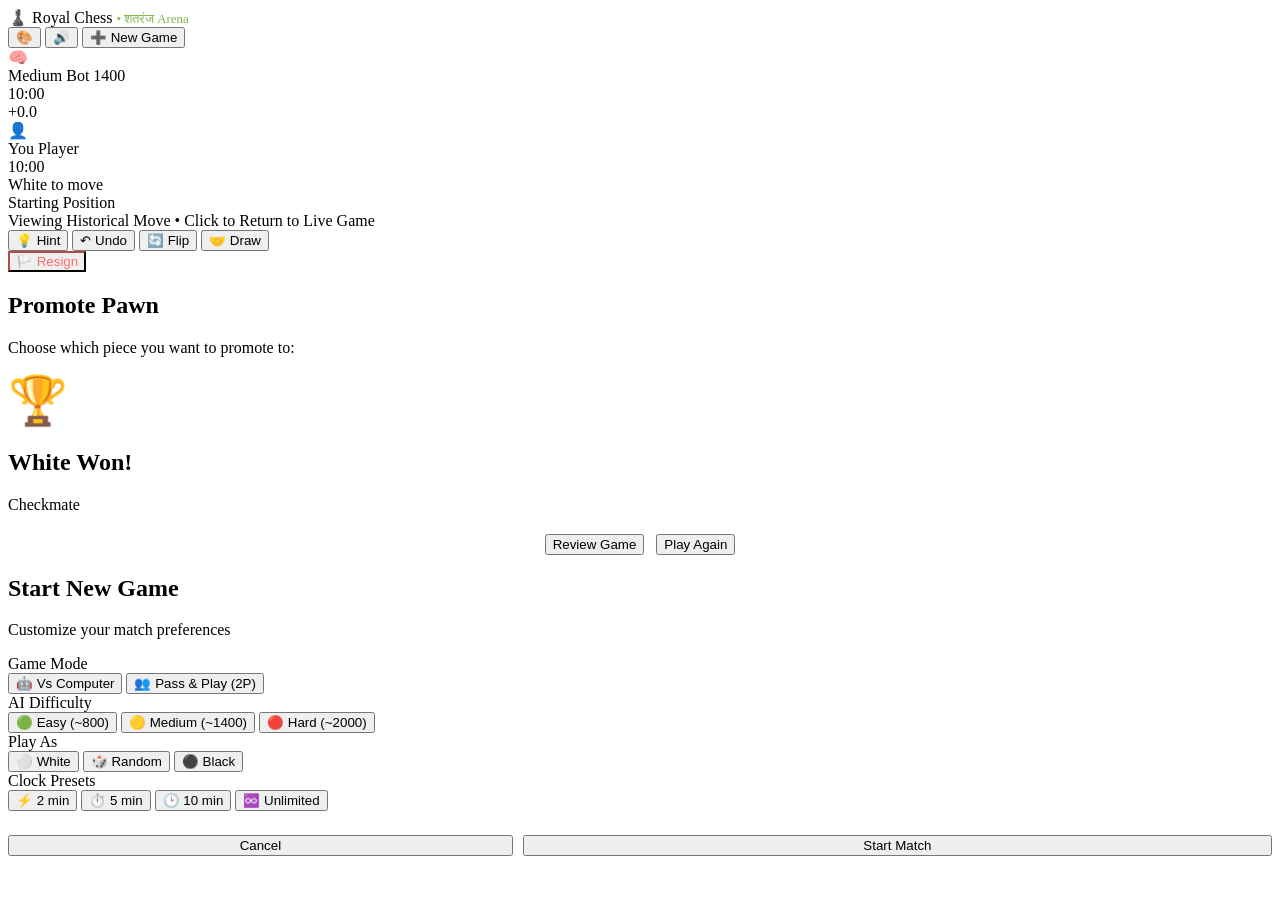
==== index.html @ 0cd8016d "Add files via upload" ====
<!DOCTYPE html>
<html lang="en">
<head>
    <meta charset="UTF-8">
    <meta name="viewport" content="width=device-width, initial-scale=1.0, maximum-scale=1.0, user-scalable=no">
    <title>Royal Chess • Grandmaster Arena (शतरंज)</title>
    <link rel="stylesheet" href="style.css">
</head>
<body>
    <!-- Top Navigation Bar -->
    <header class="navbar">
        <div class="brand">
            <span class="brand-icon">♟️</span>
            <span>Royal Chess <small style="font-size: 0.8rem; color: #81b64c; font-weight: normal;">• शतरंज Arena</small></span>
        </div>
        <div class="nav-controls">
            <button id="btn-theme" class="btn btn-secondary btn-icon" title="Change Board Theme">🎨</button>
            <button id="btn-sound" class="btn btn-secondary btn-icon" title="Toggle Sound">🔊</button>
            <button id="btn-new-game" class="btn btn-primary">➕ New Game</button>
        </div>
    </header>

    <!-- Main Game Wrapper -->
    <main class="main-wrapper">
        <!-- Chess Arena (Board + Clocks) -->
        <section class="arena-container">
            <!-- Opponent Bar -->
            <div id="player-bar-black" class="player-bar">
                <div class="player-info">
                    <div id="opponent-avatar" class="player-avatar">🧠</div>
                    <div class="player-details">
                        <div class="player-name">
                            <span id="opponent-name">Medium Bot</span>
                            <span id="opponent-rating" class="player-rating">1400</span>
                        </div>
                        <div class="captured-pieces">
                            <div id="black-captured"></div>
                            <span id="black-material" class="material-diff"></span>
                        </div>
                    </div>
                </div>
                <div id="black-clock" class="clock">10:00</div>
            </div>

            <!-- Board Row (Evaluation Bar + Board) -->
            <div class="board-row">
                <!-- Evaluation Bar -->
                <div class="eval-bar-container" title="Evaluation Score">
                    <div class="eval-score-text black-val" id="eval-black-val"></div>
                    <div class="eval-bar-fill" id="eval-bar-fill"></div>
                    <div class="eval-score-text white-val" id="eval-white-val">+0.0</div>
                </div>

                <!-- 8x8 Chessboard Grid -->
                <div id="chessboard" class="chessboard"></div>
            </div>

            <!-- Player Bar -->
            <div id="player-bar-white" class="player-bar active-turn">
                <div class="player-info">
                    <div class="player-avatar">👤</div>
                    <div class="player-details">
                        <div class="player-name">
                            <span>You</span>
                            <span class="player-rating">Player</span>
                        </div>
                        <div class="captured-pieces">
                            <div id="white-captured"></div>
                            <span id="white-material" class="material-diff"></span>
                        </div>
                    </div>
                </div>
                <div id="white-clock" class="clock">10:00</div>
            </div>
        </section>

        <!-- Right Control & Information Panel -->
        <aside class="panel-container">
            <!-- Game Status and Opening Header -->
            <div class="panel-header">
                <div class="game-status-badge">
                    <div id="status-indicator" class="status-indicator"></div>
                    <span id="status-text">White to move</span>
                </div>
                <div id="opening-name" class="opening-name">Starting Position</div>
            </div>

            <!-- Review Notice Banner (Click to jump to live) -->
            <div id="review-banner" class="review-banner">
                Viewing Historical Move • Click to Return to Live Game
            </div>

            <!-- Move History Notation Table -->
            <div class="history-container">
                <table class="moves-table">
                    <tbody id="moves-table-body">
                        <!-- Moves dynamically added here -->
                    </tbody>
                </table>
            </div>

            <!-- Quick Action Buttons -->
            <div class="panel-actions">
                <button id="btn-hint" class="btn btn-secondary" title="Get Best Move Hint">💡 Hint</button>
                <button id="btn-undo" class="btn btn-secondary" title="Undo Move">↶ Undo</button>
                <button id="btn-flip" class="btn btn-secondary" title="Flip Board">🔄 Flip</button>
                <button id="btn-draw" class="btn btn-secondary" title="Offer Draw">🤝 Draw</button>
            </div>

            <div class="panel-footer-actions">
                <button id="btn-resign" class="btn btn-secondary" style="color: #ff6b6b; border-color: #5a2828;">🏳️ Resign</button>
            </div>
        </aside>
    </main>

    <!-- Pawn Promotion Modal -->
    <div id="promo-modal" class="modal-overlay">
        <div class="modal-card">
            <h2 class="modal-title">Promote Pawn</h2>
            <p class="modal-subtitle">Choose which piece you want to promote to:</p>
            <div id="promo-choices" class="promotion-choices">
                <!-- Dynamically populated promo buttons -->
            </div>
        </div>
    </div>

    <!-- Game Over Modal -->
    <div id="gameover-modal" class="modal-overlay">
        <div class="modal-card">
            <div style="font-size: 3rem; margin-bottom: 12px;">🏆</div>
            <h2 id="gameover-title" class="modal-title">White Won!</h2>
            <p id="gameover-reason" class="modal-subtitle">Checkmate</p>
            <div style="display: flex; gap: 12px; justify-content: center; margin-top: 20px;">
                <button id="btn-review-game" class="btn btn-secondary">Review Game</button>
                <button id="btn-play-again" class="btn btn-primary">Play Again</button>
            </div>
        </div>
    </div>

    <!-- New Game Configuration Modal -->
    <div id="newgame-modal" class="modal-overlay">
        <div class="modal-card">
            <h2 class="modal-title">Start New Game</h2>
            <p class="modal-subtitle">Customize your match preferences</p>

            <!-- Mode -->
            <div class="form-group">
                <label class="form-label">Game Mode</label>
                <div id="group-mode" class="pill-group">
                    <button class="pill-btn active" data-val="ai">🤖 Vs Computer</button>
                    <button class="pill-btn" data-val="pass">👥 Pass & Play (2P)</button>
                </div>
            </div>

            <!-- Difficulty -->
            <div class="form-group">
                <label class="form-label">AI Difficulty</label>
                <div id="group-difficulty" class="pill-group">
                    <button class="pill-btn" data-val="1">🟢 Easy (~800)</button>
                    <button class="pill-btn active" data-val="2">🟡 Medium (~1400)</button>
                    <button class="pill-btn" data-val="3">🔴 Hard (~2000)</button>
                </div>
            </div>

            <!-- Play As Side -->
            <div class="form-group">
                <label class="form-label">Play As</label>
                <div id="group-side" class="pill-group">
                    <button class="pill-btn active" data-val="w">⚪ White</button>
                    <button class="pill-btn" data-val="random">🎲 Random</button>
                    <button class="pill-btn" data-val="b">⚫ Black</button>
                </div>
            </div>

            <!-- Clock Timer -->
            <div class="form-group">
                <label class="form-label">Clock Presets</label>
                <div id="group-time" class="pill-group">
                    <button class="pill-btn" data-val="120">⚡ 2 min</button>
                    <button class="pill-btn" data-val="300">⏱️ 5 min</button>
                    <button class="pill-btn active" data-val="600">🕒 10 min</button>
                    <button class="pill-btn" data-val="0">♾️ Unlimited</button>
                </div>
            </div>

            <!-- Modal Action Buttons -->
            <div style="display: flex; gap: 10px; margin-top: 24px;">
                <button id="btn-cancel-game" class="btn btn-secondary" style="flex: 1;">Cancel</button>
                <button id="btn-start-game" class="btn btn-primary" style="flex: 1.5;">Start Match</button>
            </div>
        </div>
    </div>

    <!-- Scripts -->
    <script src="chess.min.js"></script>
    <script src="audio.js"></script>
    <script src="engine.js"></script>
    <script src="game.js"></script>
</body>
</html>
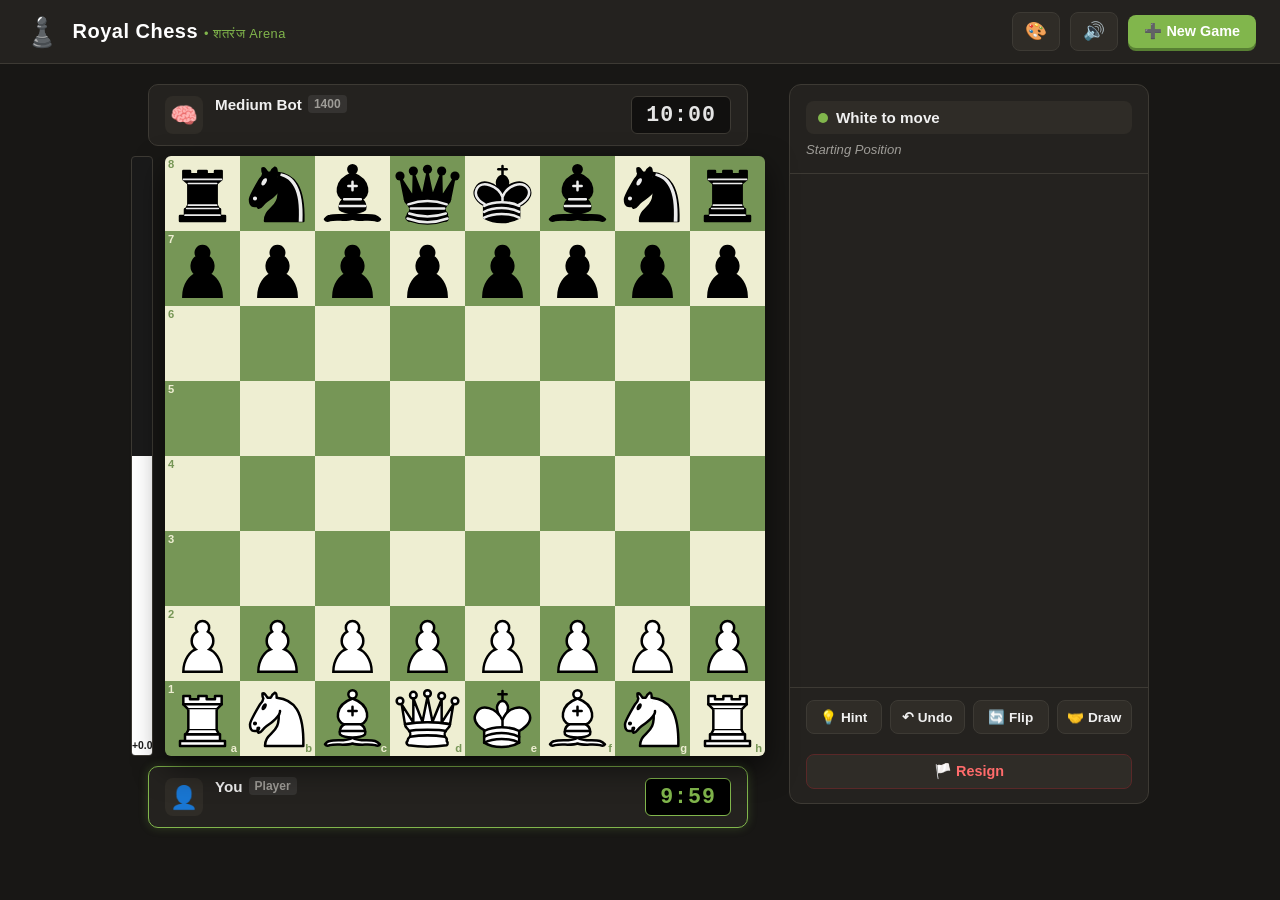
==== commit 6874f891: "Add files via upload" ====
--- a/index.html
+++ b/index.html
@@ -3,7 +3,14 @@
 <head>
     <meta charset="UTF-8">
     <meta name="viewport" content="width=device-width, initial-scale=1.0, maximum-scale=1.0, user-scalable=no">
-    <title>Royal Chess • Grandmaster Arena (शतरंज)</title>
+    <meta name="google-site-verification" content="VVUT97_6cfu4nPXzHtuY_3Tc9DftRYUXICSCyE2eb1g" />
+    <title>Royal Chess • Play Online Chess Game (शतरंज)</title>
+    <meta name="description" content="Play Royal Chess online for free! Challenge AI bots with multiple difficulty levels, play 2-player pass & play, live evaluation bar, clocks and realistic sound effects.">
+    <meta name="keywords" content="chess, royal chess, play chess online, chess game, free chess, chess vs computer, pramod chess">
+    <meta name="author" content="Pramod Nagdeve">
+    <meta property="og:title" content="Royal Chess • Play Online Chess Game">
+    <meta property="og:description" content="Play free chess online against Computer AI or friends with timer and realistic wooden sounds!">
+    <meta property="og:type" content="website">
     <link rel="stylesheet" href="style.css">
 </head>
 <body>
--- a/style.css
+++ b/style.css
@@ -0,0 +1,875 @@
+/* Modern Chess Gaming Platform Styles */
+:root {
+    --bg-main: #181715;
+    --bg-surface: #24221f;
+    --bg-surface-elevated: #2f2c27;
+    --bg-border: #3d3a34;
+    
+    --text-primary: #f0f0f0;
+    --text-secondary: #9e9c97;
+    --text-accent: #81b64c;
+
+    /* Emerald Theme (Default) */
+    --sq-light: #eeeed2;
+    --sq-dark: #769656;
+    --sq-selected: rgba(247, 247, 105, 0.7);
+    --sq-last-move: rgba(247, 247, 105, 0.45);
+    --sq-check: rgba(235, 60, 60, 0.8);
+    --sq-hint: rgba(45, 201, 235, 0.65);
+    
+    --board-size: min(78vh, 600px);
+}
+
+/* Theme variations */
+body[data-theme="wood"] {
+    --sq-light: #f0d9b5;
+    --sq-dark: #b58863;
+}
+body[data-theme="slate"] {
+    --sq-light: #dee3e6;
+    --sq-dark: #627b94;
+}
+body[data-theme="midnight"] {
+    --sq-light: #3e3b52;
+    --sq-dark: #201e2b;
+    --sq-selected: rgba(187, 134, 252, 0.6);
+    --sq-last-move: rgba(187, 134, 252, 0.35);
+}
+
+* {
+    box-sizing: border-box;
+    margin: 0;
+    padding: 0;
+    -webkit-tap-highlight-color: transparent;
+    user-select: none;
+}
+
+body {
+    font-family: -apple-system, BlinkMacSystemFont, "Segoe UI", Roboto, Helvetica, Arial, sans-serif;
+    background-color: var(--bg-main);
+    color: var(--text-primary);
+    min-height: 100vh;
+    display: flex;
+    flex-direction: column;
+    overflow-x: hidden;
+}
+
+/* Navbar */
+.navbar {
+    display: flex;
+    align-items: center;
+    justify-content: space-between;
+    padding: 12px 24px;
+    background: var(--bg-surface);
+    border-bottom: 1px solid var(--bg-border);
+    z-index: 100;
+}
+
+.brand {
+    display: flex;
+    align-items: center;
+    gap: 12px;
+    font-size: 1.25rem;
+    font-weight: 700;
+    letter-spacing: 0.5px;
+    color: #fff;
+}
+
+.brand-icon {
+    font-size: 1.8rem;
+    color: var(--text-accent);
+}
+
+.nav-controls {
+    display: flex;
+    align-items: center;
+    gap: 10px;
+}
+
+.btn {
+    display: inline-flex;
+    align-items: center;
+    gap: 6px;
+    padding: 8px 16px;
+    border-radius: 8px;
+    font-size: 0.9rem;
+    font-weight: 600;
+    border: none;
+    cursor: pointer;
+    transition: all 0.15s ease;
+}
+
+.btn-primary {
+    background: #81b64c;
+    color: #fff;
+    box-shadow: 0 3px 0 #588033;
+}
+.btn-primary:hover {
+    background: #90c855;
+    transform: translateY(-1px);
+}
+.btn-primary:active {
+    transform: translateY(2px);
+    box-shadow: none;
+}
+
+.btn-secondary {
+    background: var(--bg-surface-elevated);
+    color: var(--text-primary);
+    border: 1px solid var(--bg-border);
+}
+.btn-secondary:hover {
+    background: #383530;
+    border-color: #55524a;
+}
+
+.btn-icon {
+    padding: 8px 12px;
+    font-size: 1.1rem;
+}
+
+/* Main Layout */
+.main-wrapper {
+    flex: 1;
+    display: flex;
+    justify-content: center;
+    align-items: flex-start;
+    padding: 20px;
+    gap: 24px;
+    max-width: 1300px;
+    margin: 0 auto;
+    width: 100%;
+}
+
+/* Board Arena (Left Column) */
+.arena-container {
+    display: flex;
+    flex-direction: column;
+    align-items: center;
+    gap: 10px;
+}
+
+/* Player Bar */
+.player-bar {
+    width: var(--board-size);
+    display: flex;
+    align-items: center;
+    justify-content: space-between;
+    background: var(--bg-surface);
+    padding: 10px 16px;
+    border-radius: 10px;
+    border: 1px solid var(--bg-border);
+    transition: border-color 0.2s;
+}
+
+.player-bar.active-turn {
+    border-color: #81b64c;
+    box-shadow: 0 0 10px rgba(129, 182, 76, 0.25);
+}
+
+.player-info {
+    display: flex;
+    align-items: center;
+    gap: 12px;
+}
+
+.player-avatar {
+    width: 38px;
+    height: 38px;
+    border-radius: 8px;
+    background: var(--bg-surface-elevated);
+    display: flex;
+    align-items: center;
+    justify-content: center;
+    font-size: 1.4rem;
+}
+
+.player-details {
+    display: flex;
+    flex-direction: column;
+}
+
+.player-name {
+    font-size: 0.95rem;
+    font-weight: 600;
+    display: flex;
+    align-items: center;
+    gap: 6px;
+}
+
+.player-rating {
+    font-size: 0.75rem;
+    color: var(--text-secondary);
+    background: rgba(255,255,255,0.08);
+    padding: 2px 6px;
+    border-radius: 4px;
+}
+
+.captured-pieces {
+    display: flex;
+    align-items: center;
+    gap: 2px;
+    min-height: 20px;
+    margin-top: 2px;
+    font-size: 0.8rem;
+    color: var(--text-secondary);
+}
+
+.captured-pieces img {
+    width: 18px;
+    height: 18px;
+}
+
+.material-diff {
+    font-weight: 700;
+    font-size: 0.8rem;
+    margin-left: 4px;
+    color: #81b64c;
+}
+
+.clock {
+    font-family: "Courier New", Courier, monospace, monospace;
+    font-size: 1.35rem;
+    font-weight: 700;
+    background: #11100f;
+    padding: 6px 14px;
+    border-radius: 6px;
+    border: 1px solid var(--bg-border);
+    color: #e5e5e5;
+    letter-spacing: 1px;
+}
+
+.clock.active {
+    background: #000;
+    color: #81b64c;
+    border-color: #81b64c;
+}
+
+.clock.danger {
+    color: #ff5252;
+    border-color: #ff5252;
+    animation: pulseDanger 1s infinite;
+}
+
+@keyframes pulseDanger {
+    0%, 100% { opacity: 1; }
+    50% { opacity: 0.6; }
+}
+
+/* Board Row with Eval Bar */
+.board-row {
+    display: flex;
+    gap: 12px;
+    align-items: stretch;
+}
+
+/* Vertical Evaluation Bar */
+.eval-bar-container {
+    width: 22px;
+    height: var(--board-size);
+    background: #1a1a1a;
+    border-radius: 4px;
+    overflow: hidden;
+    display: flex;
+    flex-direction: column-reverse; /* White at bottom */
+    position: relative;
+    border: 1px solid var(--bg-border);
+}
+
+.eval-bar-fill {
+    width: 100%;
+    height: 50%; /* Default equal */
+    background: #ffffff;
+    transition: height 0.3s ease;
+}
+
+.eval-score-text {
+    position: absolute;
+    width: 100%;
+    text-align: center;
+    font-size: 0.65rem;
+    font-weight: bold;
+    z-index: 2;
+    pointer-events: none;
+}
+.eval-score-text.white-val {
+    bottom: 4px;
+    color: #1a1a1a;
+}
+.eval-score-text.black-val {
+    top: 4px;
+    color: #ffffff;
+}
+
+/* Chessboard */
+.chessboard {
+    width: var(--board-size);
+    height: var(--board-size);
+    display: grid;
+    grid-template-columns: repeat(8, 1fr);
+    grid-template-rows: repeat(8, 1fr);
+    border-radius: 6px;
+    overflow: hidden;
+    position: relative;
+    box-shadow: 0 12px 30px rgba(0, 0, 0, 0.6);
+    user-select: none;
+    touch-action: none;
+}
+
+.square {
+    position: relative;
+    display: flex;
+    align-items: center;
+    justify-content: center;
+    cursor: pointer;
+    font-size: 0;
+}
+
+.square.light {
+    background-color: var(--sq-light);
+}
+
+.square.dark {
+    background-color: var(--sq-dark);
+}
+
+/* Square Coordinates */
+.square .coord-file {
+    position: absolute;
+    bottom: 2px;
+    right: 3px;
+    font-size: 0.7rem;
+    font-weight: 700;
+    pointer-events: none;
+}
+.square .coord-rank {
+    position: absolute;
+    top: 2px;
+    left: 3px;
+    font-size: 0.7rem;
+    font-weight: 700;
+    pointer-events: none;
+}
+
+.square.light .coord-file,
+.square.light .coord-rank {
+    color: var(--sq-dark);
+}
+
+.square.dark .coord-file,
+.square.dark .coord-rank {
+    color: var(--sq-light);
+}
+
+/* Highlights */
+.square.selected {
+    background-color: var(--sq-selected) !important;
+}
+
+.square.last-move {
+    background-color: var(--sq-last-move) !important;
+}
+
+.square.in-check {
+    background-color: var(--sq-check) !important;
+    animation: pulseCheck 1s infinite alternate;
+}
+
+.square.hint-move {
+    background-color: var(--sq-hint) !important;
+    box-shadow: inset 0 0 10px #00ffff;
+}
+
+@keyframes pulseCheck {
+    from { box-shadow: inset 0 0 12px rgba(255, 0, 0, 0.8); }
+    to { box-shadow: inset 0 0 24px rgba(255, 0, 0, 1); }
+}
+
+/* Legal Move Dots / Rings */
+.square.legal-move::after {
+    content: "";
+    position: absolute;
+    width: 28%;
+    height: 28%;
+    background: rgba(0, 0, 0, 0.22);
+    border-radius: 50%;
+    pointer-events: none;
+    z-index: 5;
+}
+
+.square.legal-capture::after {
+    content: "";
+    position: absolute;
+    width: 84%;
+    height: 84%;
+    border: 7px solid rgba(0, 0, 0, 0.25);
+    border-radius: 50%;
+    box-sizing: border-box;
+    pointer-events: none;
+    z-index: 5;
+}
+
+/* Piece Image */
+.piece {
+    width: 100%;
+    height: 100%;
+    object-fit: contain;
+    z-index: 10;
+    pointer-events: none; /* Crucial for touch: touch registers cleanly on square */
+    -webkit-user-drag: none;
+    -webkit-touch-callout: none;
+    user-select: none;
+    transition: transform 0.08s ease;
+}
+
+.piece.dragging {
+    opacity: 0.3;
+}
+
+/* Floating touch ghost */
+.touch-ghost {
+    position: fixed;
+    pointer-events: none;
+    z-index: 9999;
+    filter: drop-shadow(0 8px 16px rgba(0,0,0,0.5));
+    transition: none;
+    transform: scale(1.15);
+}
+
+/* Right Control Panel */
+.panel-container {
+    width: 360px;
+    background: var(--bg-surface);
+    border-radius: 12px;
+    border: 1px solid var(--bg-border);
+    display: flex;
+    flex-direction: column;
+    height: calc(var(--board-size) + 120px);
+    overflow: hidden;
+}
+
+.panel-header {
+    padding: 16px;
+    border-bottom: 1px solid var(--bg-border);
+    display: flex;
+    flex-direction: column;
+    gap: 8px;
+}
+
+.game-status-badge {
+    display: flex;
+    align-items: center;
+    gap: 8px;
+    font-size: 0.95rem;
+    font-weight: 600;
+    padding: 8px 12px;
+    border-radius: 8px;
+    background: var(--bg-surface-elevated);
+}
+
+.status-indicator {
+    width: 10px;
+    height: 10px;
+    border-radius: 50%;
+    background: #81b64c;
+}
+.status-indicator.black-turn {
+    background: #555;
+    border: 1px solid #aaa;
+}
+
+.opening-name {
+    font-size: 0.82rem;
+    color: var(--text-secondary);
+    font-style: italic;
+    white-space: nowrap;
+    overflow: hidden;
+    text-overflow: ellipsis;
+}
+
+/* Move History Table */
+.history-container {
+    flex: 1;
+    overflow-y: auto;
+    padding: 10px 16px;
+    font-size: 0.9rem;
+}
+
+.history-container::-webkit-scrollbar {
+    width: 6px;
+}
+.history-container::-webkit-scrollbar-thumb {
+    background: var(--bg-border);
+    border-radius: 3px;
+}
+
+.moves-table {
+    width: 100%;
+    border-collapse: collapse;
+}
+
+.moves-table tr {
+    line-height: 28px;
+    border-radius: 4px;
+}
+.moves-table tr:nth-child(even) {
+    background: rgba(255, 255, 255, 0.02);
+}
+
+.moves-table td {
+    padding: 2px 6px;
+}
+
+.moves-table .move-num {
+    color: var(--text-secondary);
+    font-weight: 600;
+    width: 36px;
+}
+
+.moves-table .move-san {
+    cursor: pointer;
+    border-radius: 4px;
+    padding: 2px 6px;
+    font-family: monospace;
+    font-size: 0.92rem;
+    transition: background 0.1s;
+}
+
+.moves-table .move-san:hover {
+    background: var(--bg-surface-elevated);
+}
+
+.moves-table .move-san.active-history {
+    background: #81b64c;
+    color: #fff;
+    font-weight: bold;
+}
+
+/* History Review Alert Banner */
+.review-banner {
+    display: none;
+    background: #4a3e1b;
+    color: #ffeb3b;
+    padding: 8px 12px;
+    font-size: 0.8rem;
+    text-align: center;
+    font-weight: 600;
+    cursor: pointer;
+}
+.review-banner.show {
+    display: block;
+}
+
+/* Action Controls */
+.panel-actions {
+    padding: 12px 16px;
+    border-top: 1px solid var(--bg-border);
+    display: grid;
+    grid-template-columns: repeat(4, 1fr);
+    gap: 8px;
+}
+
+.panel-actions .btn {
+    justify-content: center;
+    padding: 8px 4px;
+    font-size: 0.85rem;
+}
+
+.panel-footer-actions {
+    padding: 8px 16px 14px 16px;
+    display: flex;
+    gap: 8px;
+}
+.panel-footer-actions .btn {
+    flex: 1;
+    justify-content: center;
+}
+
+/* Modals */
+.modal-overlay {
+    position: fixed;
+    top: 0;
+    left: 0;
+    width: 100vw;
+    height: 100vh;
+    background: rgba(0, 0, 0, 0.7);
+    backdrop-filter: blur(4px);
+    display: none;
+    align-items: center;
+    justify-content: center;
+    z-index: 1000;
+}
+
+.modal-overlay.active {
+    display: flex;
+}
+
+.modal-card {
+    background: var(--bg-surface);
+    border: 1px solid var(--bg-border);
+    border-radius: 16px;
+    padding: 28px;
+    max-width: 440px;
+    width: 90%;
+    box-shadow: 0 20px 40px rgba(0, 0, 0, 0.7);
+    text-align: center;
+    animation: modalPop 0.2s cubic-bezier(0.175, 0.885, 0.32, 1.275);
+}
+
+@keyframes modalPop {
+    from { transform: scale(0.9); opacity: 0; }
+    to { transform: scale(1); opacity: 1; }
+}
+
+.modal-title {
+    font-size: 1.5rem;
+    font-weight: 800;
+    margin-bottom: 8px;
+}
+
+.modal-subtitle {
+    color: var(--text-secondary);
+    font-size: 0.9rem;
+    margin-bottom: 24px;
+}
+
+/* Promotion Modal */
+.promotion-choices {
+    display: flex;
+    justify-content: center;
+    gap: 16px;
+    margin: 20px 0;
+}
+
+.promo-btn {
+    background: var(--bg-surface-elevated);
+    border: 2px solid var(--bg-border);
+    border-radius: 12px;
+    width: 72px;
+    height: 72px;
+    padding: 8px;
+    cursor: pointer;
+    transition: all 0.15s ease;
+}
+.promo-btn:hover {
+    border-color: #81b64c;
+    transform: translateY(-4px);
+    background: #383530;
+}
+.promo-btn img {
+    width: 100%;
+    height: 100%;
+}
+
+/* Settings / Setup Forms */
+.form-group {
+    text-align: left;
+    margin-bottom: 18px;
+}
+
+.form-label {
+    display: block;
+    font-size: 0.85rem;
+    font-weight: 600;
+    color: var(--text-secondary);
+    margin-bottom: 8px;
+}
+
+.pill-group {
+    display: flex;
+    gap: 8px;
+    flex-wrap: wrap;
+}
+
+.pill-btn {
+    flex: 1;
+    min-width: 70px;
+    padding: 8px 12px;
+    border-radius: 8px;
+    background: var(--bg-surface-elevated);
+    border: 1px solid var(--bg-border);
+    color: var(--text-primary);
+    font-size: 0.85rem;
+    font-weight: 600;
+    cursor: pointer;
+    text-align: center;
+    transition: all 0.15s;
+}
+
+.pill-btn:hover {
+    background: #383530;
+}
+
+.pill-btn.active {
+    background: #81b64c;
+    border-color: #81b64c;
+    color: #fff;
+}
+
+/* Responsive adjustments for Tablets & Mobile Screens */
+@media (max-width: 1024px) {
+    :root {
+        --board-size: min(88vw, 480px);
+    }
+    .main-wrapper {
+        flex-direction: column;
+        align-items: center;
+        padding: 12px 10px;
+        gap: 16px;
+    }
+    .panel-container {
+        width: var(--board-size);
+        height: auto;
+        min-height: 280px;
+    }
+}
+
+@media (max-width: 600px) {
+    :root {
+        --board-size: min(95vw, calc(100dvh - 210px), 420px);
+    }
+    
+    body {
+        overflow-x: hidden;
+    }
+    
+    .navbar {
+        padding: 8px 12px;
+    }
+    .brand {
+        font-size: 1.05rem;
+        gap: 8px;
+    }
+    .brand-icon {
+        font-size: 1.4rem;
+    }
+    .nav-controls {
+        gap: 6px;
+    }
+    .nav-controls .btn {
+        padding: 6px 10px;
+        font-size: 0.8rem;
+    }
+    
+    .main-wrapper {
+        padding: 6px 4px;
+        gap: 10px;
+        width: 100%;
+    }
+    
+    .arena-container {
+        width: 100%;
+        gap: 6px;
+    }
+    
+    .player-bar {
+        width: var(--board-size);
+        padding: 6px 10px;
+        border-radius: 8px;
+    }
+    .player-info {
+        gap: 8px;
+    }
+    .player-avatar {
+        width: 32px;
+        height: 32px;
+        font-size: 1.15rem;
+        border-radius: 6px;
+    }
+    .player-name {
+        font-size: 0.85rem;
+    }
+    .player-rating {
+        font-size: 0.68rem;
+        padding: 1px 4px;
+    }
+    .captured-pieces {
+        max-width: 130px;
+        overflow: hidden;
+        flex-wrap: wrap;
+        min-height: 16px;
+    }
+    .captured-pieces img {
+        width: 14px;
+        height: 14px;
+    }
+    .clock {
+        font-size: 1.1rem;
+        padding: 4px 8px;
+        border-radius: 5px;
+    }
+    
+    .eval-bar-container {
+        display: none;
+    }
+    .board-row {
+        gap: 0;
+        justify-content: center;
+    }
+    
+    .chessboard {
+        box-shadow: 0 4px 16px rgba(0, 0, 0, 0.5);
+    }
+    
+    .panel-container {
+        width: var(--board-size);
+        height: auto;
+        border-radius: 10px;
+    }
+    .panel-header {
+        padding: 8px 12px;
+    }
+    .game-status-badge {
+        padding: 6px 10px;
+        font-size: 0.85rem;
+    }
+    .opening-name {
+        font-size: 0.75rem;
+    }
+    .history-container {
+        max-height: 120px;
+        padding: 6px 10px;
+    }
+    .panel-actions {
+        padding: 8px 10px;
+        gap: 6px;
+    }
+    .panel-actions .btn {
+        min-height: 42px;
+        font-size: 0.82rem;
+        padding: 6px 2px;
+    }
+    .panel-footer-actions {
+        padding: 6px 10px 10px 10px;
+    }
+    .panel-footer-actions .btn {
+        min-height: 38px;
+        font-size: 0.85rem;
+    }
+    
+    /* Modals on Mobile */
+    .modal-card {
+        padding: 20px 16px;
+        width: 92%;
+    }
+    .modal-title {
+        font-size: 1.25rem;
+    }
+    .promotion-choices {
+        gap: 10px;
+        margin: 14px 0;
+    }
+    .promo-btn {
+        width: 58px;
+        height: 58px;
+        padding: 6px;
+    }
+    .pill-group {
+        gap: 6px;
+    }
+    .pill-btn {
+        min-width: 55px;
+        padding: 6px 8px;
+        font-size: 0.78rem;
+    }
+}
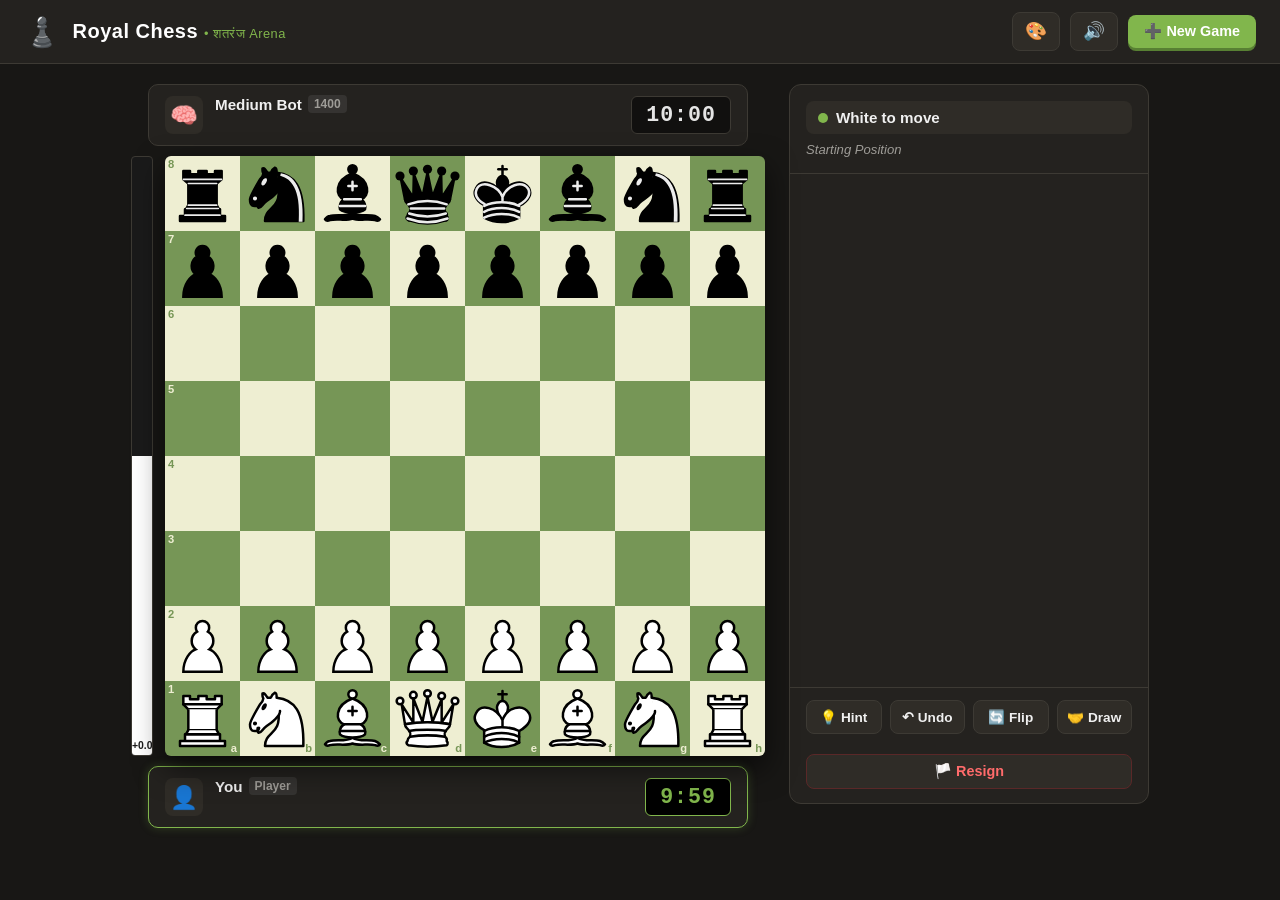
==== commit fa61c839: "Add files via upload" ====
--- a/index.html
+++ b/index.html
@@ -4,13 +4,69 @@
     <meta charset="UTF-8">
     <meta name="viewport" content="width=device-width, initial-scale=1.0, maximum-scale=1.0, user-scalable=no">
     <meta name="google-site-verification" content="VVUT97_6cfu4nPXzHtuY_3Tc9DftRYUXICSCyE2eb1g" />
-    <title>Royal Chess • Play Online Chess Game (शतरंज)</title>
-    <meta name="description" content="Play Royal Chess online for free! Challenge AI bots with multiple difficulty levels, play 2-player pass & play, live evaluation bar, clocks and realistic sound effects.">
-    <meta name="keywords" content="chess, royal chess, play chess online, chess game, free chess, chess vs computer, pramod chess">
+    <title>Royal Chess • Online Chess Game by Pramod Nagdeve (शतरंज)</title>
+    <link rel="canonical" href="https://pramodnagdeve11-cloud.github.io/chess-game/" />
+    <meta name="robots" content="index, follow, max-image-preview:large, max-snippet:-1, max-video-preview:-1" />
+    <meta name="description" content="Play Royal Chess online for free by Pramod Nagdeve. Challenge AI bot with medium speed, play 2-player pass & play, live evaluation bar, clocks and realistic wooden sounds.">
+    <meta name="keywords" content="Pramod Nagdeve, Pramod Chess, Royal Chess, Royal Chess Pramod, Pramod Nagdeve Chess, play chess online, free chess game, shatranj game, chess vs computer">
     <meta name="author" content="Pramod Nagdeve">
-    <meta property="og:title" content="Royal Chess • Play Online Chess Game">
-    <meta property="og:description" content="Play free chess online against Computer AI or friends with timer and realistic wooden sounds!">
+    
+    <!-- Open Graph / Facebook -->
     <meta property="og:type" content="website">
+    <meta property="og:url" content="https://pramodnagdeve11-cloud.github.io/chess-game/">
+    <meta property="og:title" content="Royal Chess • Online Chess Game by Pramod Nagdeve">
+    <meta property="og:description" content="Play Royal Chess free online by Pramod Nagdeve! Challenge AI bots with realistic wooden sounds, timer and live evaluation.">
+    <meta property="og:image" content="pieces/wK.svg">
+    <meta property="og:site_name" content="Royal Chess">
+    
+    <!-- Twitter -->
+    <meta property="twitter:card" content="summary_large_image">
+    <meta property="twitter:url" content="https://pramodnagdeve11-cloud.github.io/chess-game/">
+    <meta property="twitter:title" content="Royal Chess • Online Chess Game by Pramod Nagdeve">
+    <meta property="twitter:description" content="Play free chess online against Computer AI with medium speed, evaluation bar, and realistic sound effects.">
+
+    <!-- Web App Manifest -->
+    <link rel="manifest" href="manifest.json">
+    <meta name="theme-color" content="#81b64c">
+
+    <!-- Schema.org Structured Data for Google Search Ranking -->
+    <script type="application/ld+json">
+    {
+      "@context": "https://schema.org",
+      "@graph": [
+        {
+          "@type": "WebSite",
+          "@id": "https://pramodnagdeve11-cloud.github.io/chess-game/#website",
+          "url": "https://pramodnagdeve11-cloud.github.io/chess-game/",
+          "name": "Royal Chess by Pramod Nagdeve",
+          "description": "Play Royal Chess online for free by Pramod Nagdeve.",
+          "inLanguage": ["hi", "en"]
+        },
+        {
+          "@type": "SoftwareApplication",
+          "@id": "https://pramodnagdeve11-cloud.github.io/chess-game/#app",
+          "name": "Royal Chess",
+          "alternateName": ["Pramod Chess", "Royal Chess Pramod", "Pramod Nagdeve Chess Game"],
+          "applicationCategory": "GameApplication",
+          "operatingSystem": "All, Web, Android, iOS, Windows, Mac",
+          "offers": {
+            "@type": "Offer",
+            "price": "0",
+            "priceCurrency": "INR"
+          },
+          "author": {
+            "@type": "Person",
+            "name": "Pramod Nagdeve"
+          },
+          "creator": {
+            "@type": "Person",
+            "name": "Pramod Nagdeve"
+          },
+          "url": "https://pramodnagdeve11-cloud.github.io/chess-game/"
+        }
+      ]
+    }
+    </script>
     <link rel="stylesheet" href="style.css">
 </head>
 <body>
@@ -190,6 +246,16 @@
                 </div>
             </div>
 
+            <!-- Bot Move Speed -->
+            <div class="form-group">
+                <label class="form-label">Game / Bot Speed (खेल की गति)</label>
+                <div id="group-speed" class="pill-group">
+                    <button class="pill-btn" data-val="fast">⚡ Fast (0.4s)</button>
+                    <button class="pill-btn active" data-val="medium">⏱️ Medium (1.0s)</button>
+                    <button class="pill-btn" data-val="slow">🧘 Slow (2.0s)</button>
+                </div>
+            </div>
+
             <!-- Modal Action Buttons -->
             <div style="display: flex; gap: 10px; margin-top: 24px;">
                 <button id="btn-cancel-game" class="btn btn-secondary" style="flex: 1;">Cancel</button>
--- a/style.css
+++ b/style.css
@@ -472,10 +472,21 @@
     height: 10px;
     border-radius: 50%;
     background: #81b64c;
+    transition: all 0.2s ease;
 }
 .status-indicator.black-turn {
     background: #555;
     border: 1px solid #aaa;
+}
+.status-indicator.thinking {
+    background: #ffb74d !important;
+    box-shadow: 0 0 10px #ffb74d;
+    animation: pulseThinking 0.8s infinite alternate;
+}
+
+@keyframes pulseThinking {
+    from { opacity: 0.5; transform: scale(0.85); }
+    to { opacity: 1; transform: scale(1.25); }
 }
 
 .opening-name {
